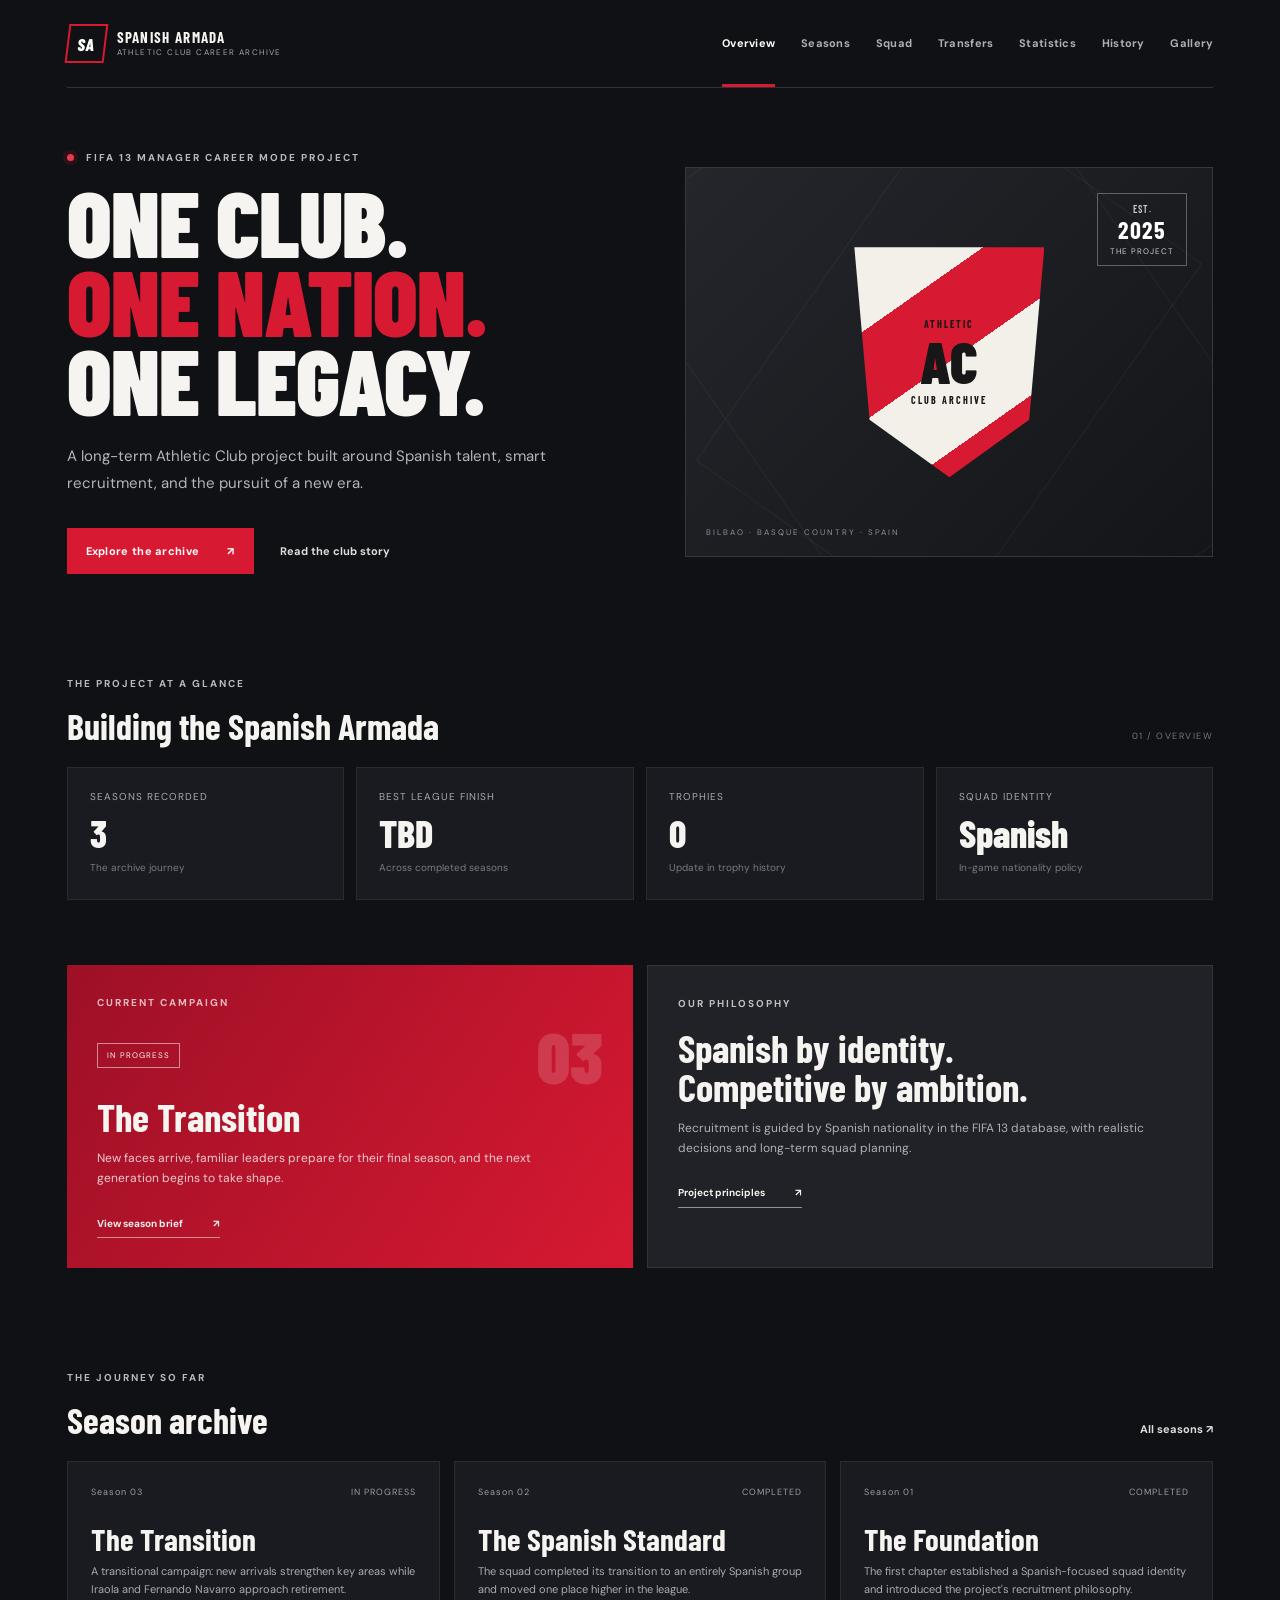
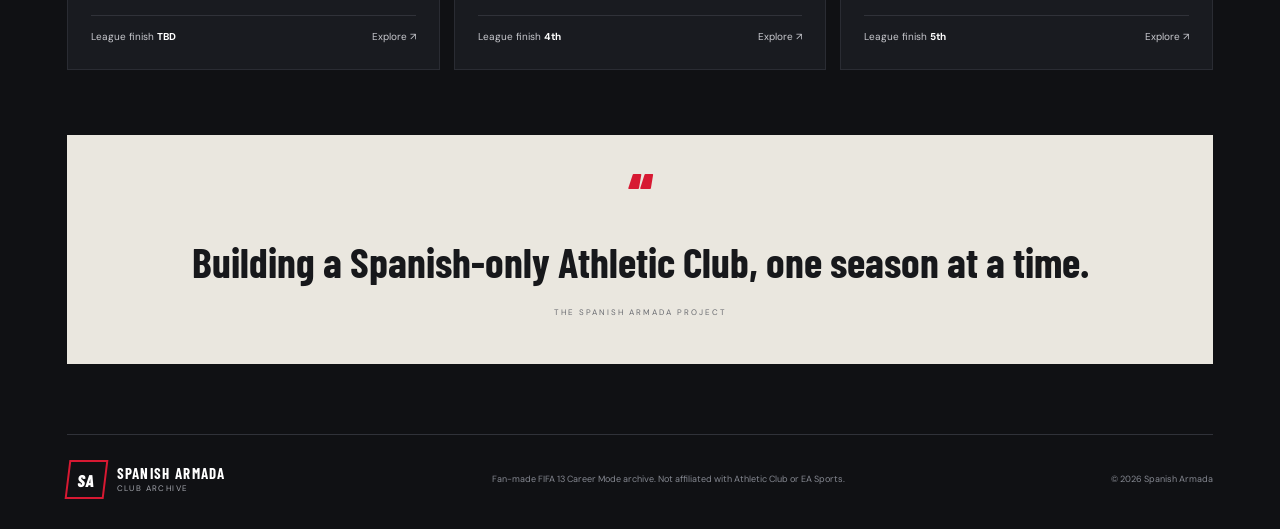
==== index.html @ 3ae751e7 "first commit" ====
<!doctype html>
<html lang="en">
<head>
  <meta charset="utf-8">
  <meta name="viewport" content="width=device-width, initial-scale=1">
  <meta name="description" content="The Athletic Bilbao Spanish Armada career archive — a FIFA 13 Manager Career Mode project.">
  <title>Spanish Armada | Club Archive</title>
  <link rel="icon" href="assets/images/crest-placeholder.svg" type="image/svg+xml">
  <link rel="stylesheet" href="assets/css/style.css">
</head>
<body>
  <div class="site-shell">
    <header class="topbar">
      <a class="brand" href="index.html"><span class="brand-mark">SA</span><span><b>SPANISH ARMADA</b><small>ATHLETIC CLUB CAREER ARCHIVE</small></span></a>
      <button class="menu-toggle" aria-label="Toggle navigation" aria-expanded="false">☰</button>
      <nav class="nav">
        <a class="active" href="index.html">Overview</a><a href="pages/seasons.html">Seasons</a><a href="pages/squad.html">Squad</a><a href="pages/transfers.html">Transfers</a><a href="pages/statistics.html">Statistics</a><a href="pages/history.html">History</a><a href="pages/gallery.html">Gallery</a>
      </nav>
    </header>

    <main>
      <section class="hero">
        <div class="hero-copy">
          <p class="eyebrow"><span class="live-dot"></span> FIFA 13 MANAGER CAREER MODE PROJECT</p>
          <h1>ONE CLUB.<br><em>ONE NATION.</em><br>ONE LEGACY.</h1>
          <p class="hero-intro">A long-term Athletic Club project built around Spanish talent, smart recruitment, and the pursuit of a new era.</p>
          <div class="hero-actions"><a class="btn btn-red" href="pages/seasons.html">Explore the archive <span>↗</span></a><a class="text-link" href="pages/history.html">Read the club story</a></div>
        </div>
        <div class="hero-art">
          <div class="crest-placeholder"><span>ATHLETIC</span><b>AC</b><span>CLUB ARCHIVE</span></div>
          <div class="hero-stamp">EST.<br><b>2025</b><br><small>THE PROJECT</small></div>
          <div class="hero-caption">BILBAO · BASQUE COUNTRY · SPAIN</div>
        </div>
      </section>

      <section class="section-block">
        <div class="section-heading"><div><p class="eyebrow">THE PROJECT AT A GLANCE</p><h2>Building the Spanish Armada</h2></div><span class="section-index">01 / OVERVIEW</span></div>
        <div class="stat-grid" id="overview-stats"></div>
      </section>

      <section class="feature-grid">
        <article class="feature-card feature-season">
          <p class="eyebrow">CURRENT CAMPAIGN</p><div class="feature-top"><span class="pill">IN PROGRESS</span><span class="feature-number">03</span></div>
          <h2>The Transition</h2><p>New faces arrive, familiar leaders prepare for their final season, and the next generation begins to take shape.</p>
          <a class="arrow-link" href="pages/season-detail.html?id=season-03">View season brief <span>↗</span></a>
        </article>
        <article class="feature-card feature-policy">
          <p class="eyebrow">OUR PHILOSOPHY</p><h2>Spanish by identity.<br>Competitive by ambition.</h2><p>Recruitment is guided by Spanish nationality in the FIFA 13 database, with realistic decisions and long-term squad planning.</p>
          <a class="arrow-link" href="pages/history.html">Project principles <span>↗</span></a>
        </article>
      </section>

      <section class="section-block">
        <div class="section-heading"><div><p class="eyebrow">THE JOURNEY SO FAR</p><h2>Season archive</h2></div><a class="text-link" href="pages/seasons.html">All seasons ↗</a></div>
        <div class="season-grid" id="home-seasons"></div>
      </section>

      <section class="quote-band"><span class="quote-mark">“</span><blockquote>Building a Spanish-only Athletic Club, one season at a time.</blockquote><span class="quote-credit">THE SPANISH ARMADA PROJECT</span></section>
    </main>

    <footer class="footer"><a class="brand" href="index.html"><span class="brand-mark">SA</span><span><b>SPANISH ARMADA</b><small>CLUB ARCHIVE</small></span></a><p>Fan-made FIFA 13 Career Mode archive. Not affiliated with Athletic Club or EA Sports.</p><span>© <span data-year></span> Spanish Armada</span></footer>
  </div>
  <script src="assets/js/data.js"></script><script src="assets/js/app.js"></script>
</body>
</html>
---- assets/css/style.css ----
@import url('https://fonts.googleapis.com/css2?family=Barlow+Condensed:wght@500;600;700;800;900&family=DM+Sans:wght@400;500;600;700&display=swap');
:root{--bg:#101114;--panel:#191b20;--panel2:#202329;--text:#f5f4f0;--muted:#a4a6ad;--red:#d71932;--red2:#a90e24;--line:#303239;--cream:#f0eee8;--font:'DM Sans',sans-serif;--display:'Barlow Condensed',sans-serif}
*{box-sizing:border-box}html{scroll-behavior:smooth}body{margin:0;background:var(--bg);color:var(--text);font-family:var(--font);font-size:14px;line-height:1.65}a{color:inherit;text-decoration:none}.site-shell{max-width:1440px;margin:auto;padding:0 5.2%}.topbar{height:88px;display:flex;align-items:center;justify-content:space-between;border-bottom:1px solid var(--line);gap:24px}.brand{display:flex;align-items:center;gap:11px;flex-shrink:0}.brand-mark{width:39px;height:39px;border:2px solid var(--red);display:grid;place-items:center;font:800 17px var(--display);color:#fff;transform:skew(-7deg)}.brand b{display:block;font:700 15px var(--display);letter-spacing:1.3px}.brand small{display:block;color:var(--muted);font-size:8px;letter-spacing:1.4px}.nav{display:flex;align-items:center;gap:clamp(12px,2vw,27px)}.nav a{color:#aeb0b7;font-size:11px;font-weight:700;letter-spacing:.3px;padding:34px 0 31px;border-bottom:3px solid transparent}.nav a:hover,.nav a.active{color:#fff;border-color:var(--red)}.menu-toggle{display:none;background:none;color:white;border:0;font-size:24px}.hero{display:grid;grid-template-columns:1.05fr .95fr;min-height:550px;align-items:center;gap:35px;padding:62px 0 70px}.eyebrow{font-size:10px;letter-spacing:2px;font-weight:700;color:#b8bac0;margin:0 0 15px}.live-dot{display:inline-block;width:7px;height:7px;background:#e43b4f;border-radius:50%;margin-right:8px;box-shadow:0 0 0 4px #d7193226}.hero h1,.page-title h1{font:900 clamp(55px,7.2vw,100px)/.86 var(--display);letter-spacing:-1px;margin:0 0 24px}.hero h1 em{font-style:normal;color:var(--red)}.hero-intro{max-width:490px;color:#b4b5bb;font-size:15px;line-height:1.8}.hero-actions{display:flex;align-items:center;gap:26px;margin-top:31px}.btn{display:inline-flex;align-items:center;gap:28px;padding:14px 19px;font-size:11px;font-weight:700;letter-spacing:.3px}.btn-red{background:var(--red);color:white}.btn-red:hover{background:#f02a45}.text-link{font-size:11px;font-weight:700;color:#ddd}.hero-art{height:390px;position:relative;display:grid;place-items:center;background:linear-gradient(135deg,#24262b,#141519);overflow:hidden;border:1px solid #363840}.hero-art:before,.hero-art:after{content:"";position:absolute;width:300px;height:450px;border:1px solid #ffffff0c;transform:rotate(35deg)}.hero-art:after{width:430px;height:600px;transform:rotate(-35deg)}.crest-placeholder{width:190px;height:230px;background:linear-gradient(145deg,#f3f0e9 0 25%,#d71932 25% 50%,#f3f0e9 50% 75%,#d71932 75%);clip-path:polygon(0 0,100% 0,92% 75%,50% 100%,8% 75%);display:flex;flex-direction:column;align-items:center;justify-content:center;color:#171717;text-align:center;z-index:1;box-shadow:0 20px 70px #0008}.crest-placeholder span{font:700 10px var(--display);letter-spacing:2px}.crest-placeholder b{font:900 58px var(--display);line-height:1.1}.hero-stamp{position:absolute;right:25px;top:25px;border:1px solid #ffffff4d;padding:9px 12px;text-align:center;font:600 10px var(--display);letter-spacing:1px;color:#ccc;z-index:2}.hero-stamp b{font-size:24px;color:white}.hero-stamp small{font:8px var(--font)}.hero-caption{position:absolute;bottom:17px;left:20px;color:#8d9099;font-size:8px;letter-spacing:2px;z-index:2}.section-block{padding:32px 0 65px}.section-heading{display:flex;justify-content:space-between;align-items:end;margin-bottom:23px}.section-heading h2,.feature-card h2,.story-panel h2{font:700 36px/1 var(--display);margin:0}.section-index{font-size:9px;letter-spacing:1.5px;color:#737680}.stat-grid{display:grid;grid-template-columns:repeat(4,1fr);gap:12px}.stat-card{background:var(--panel);padding:21px 22px;border:1px solid #292b31;min-height:112px}.stat-card span{display:block;color:#a7a9b0;font-size:10px;letter-spacing:1px;text-transform:uppercase}.stat-card strong{display:block;font:800 38px/1.1 var(--display);margin-top:8px}.stat-card small{color:#777b84;font-size:10px}.feature-grid{display:grid;grid-template-columns:1fr 1fr;gap:14px;padding-bottom:70px}.feature-card{padding:30px;min-height:260px;position:relative;overflow:hidden}.feature-season{background:linear-gradient(125deg,#9d1026,#d71932)}.feature-policy{background:#202228;border:1px solid #33353d}.feature-card .eyebrow{color:#ffffffb8}.feature-top{display:flex;justify-content:space-between;align-items:center}.pill{font-size:8px;letter-spacing:1px;border:1px solid #ffffff80;padding:5px 9px}.feature-number{font:900 72px/.8 var(--display);color:#ffffff28}.feature-card h2{font-size:39px;margin:13px 0}.feature-card p:not(.eyebrow){max-width:470px;color:#ffffffc7;font-size:12px}.feature-policy p:not(.eyebrow){color:#aeb0b8}.arrow-link{display:inline-flex;gap:30px;margin-top:15px;font-size:10px;font-weight:700;border-bottom:1px solid #ffffff80;padding-bottom:5px}.quote-band{margin:0 0 70px;padding:42px 7%;background:#eae7df;color:#17181b;text-align:center}.quote-mark{font:900 60px/.5 var(--display);color:var(--red)}.quote-band blockquote{font:700 clamp(25px,4vw,42px)/1.1 var(--display);margin:15px 0}.quote-credit{font-size:8px;letter-spacing:2px;color:#696b70}.season-grid{display:grid;grid-template-columns:repeat(3,1fr);gap:14px}.season-card{background:var(--panel);border:1px solid #2a2c33;padding:23px;min-height:205px;display:flex;flex-direction:column;transition:.2s}.season-card:hover{transform:translateY(-4px);border-color:#8d2031}.season-card-top{display:flex;justify-content:space-between;color:#999ca5;font-size:9px;letter-spacing:1px}.season-card h3{font:700 31px/1 var(--display);margin:23px 0 8px}.season-card p{font-size:11px;color:#a9abb2;margin:0 0 17px}.season-card-bottom{margin-top:auto;display:flex;justify-content:space-between;align-items:center;border-top:1px solid var(--line);padding-top:13px;font-size:10px;color:#c8c9ce}.season-card-bottom b{color:#fff}.footer{border-top:1px solid var(--line);padding:25px 0 30px;display:flex;align-items:center;justify-content:space-between;gap:20px;color:#858891;font-size:9px}.footer .brand{color:#fff}.footer p{max-width:370px}.page-main{padding:65px 0 90px;min-height:70vh}.page-title{margin-bottom:42px;max-width:740px}.page-title h1{font-size:clamp(52px,6vw,76px);margin-bottom:14px}.page-title>p:last-child{color:#aeb0b7;max-width:590px}.red-dot{color:var(--red)}.season-grid-large{grid-template-columns:repeat(3,1fr)}.toolbar{display:flex;gap:10px;margin:-12px 0 24px}.toolbar input,.toolbar select{background:#1b1d22;border:1px solid #353740;color:#eee;padding:12px 14px;font:inherit;font-size:11px;min-width:170px}.toolbar input{flex:1;max-width:340px}.player-grid{display:grid;grid-template-columns:repeat(4,1fr);gap:13px}.player-card{background:var(--panel);border:1px solid #2c2e35;overflow:hidden}.player-photo{height:145px;background:linear-gradient(135deg,#292c33,#17191e);display:grid;place-items:center;color:#777;font:800 40px var(--display);background-size:cover;background-position:center}.player-info{padding:15px}.player-meta{display:flex;justify-content:space-between;color:#999da6;font-size:9px;text-transform:uppercase;letter-spacing:.8px}.player-info h3{font:700 23px/1 var(--display);margin:11px 0 8px}.player-info p{font-size:10px;color:#a5a7ae;margin:0}.ovr{background:var(--red);padding:4px 7px;color:#fff;font-weight:700}.table-wrap{overflow-x:auto;border:1px solid #2e3037}table{width:100%;border-collapse:collapse;min-width:650px}th{text-align:left;background:#202228;color:#aeb0b7;font-size:9px;letter-spacing:1px;text-transform:uppercase;padding:14px 16px}td{padding:14px 16px;border-top:1px solid #2d2f36;font-size:11px;color:#d7d8dc}tbody tr:hover{background:#1b1d22}.movement{font-size:9px;font-weight:700;letter-spacing:.8px}.movement.in{color:#65c995}.movement.out{color:#f07883}.empty-note{color:#9699a2;font-size:12px;padding:20px}.inner-heading{margin:45px 0 20px}.history-layout{display:grid;grid-template-columns:1.4fr .8fr;gap:18px}.story-panel,.principles{background:var(--panel);border:1px solid #2e3037;padding:30px}.story-panel h2{font-size:38px;margin:0 0 20px}.story-panel p:not(.eyebrow){color:#b3b5bc;font-size:12px;line-height:1.9}.principles h3{font:700 25px var(--display);margin:0 0 14px}.principles ul{padding-left:18px;color:#b3b5bc;font-size:11px}.principles li{padding:6px 0}.timeline{border-left:1px solid #4a4c54;margin-left:8px;padding-left:28px}.timeline-item{position:relative;padding:0 0 25px}.timeline-item:before{content:"";position:absolute;left:-33px;top:6px;width:9px;height:9px;background:var(--red);border:3px solid var(--bg);border-radius:50%}.timeline-item span{font-size:9px;color:#e65a6d;letter-spacing:1px}.timeline-item h3{font:700 25px var(--display);margin:3px 0}.timeline-item p{font-size:11px;color:#aeb0b7;margin:0}.gallery-grid{display:grid;grid-template-columns:repeat(3,1fr);gap:14px}.gallery-item{background:var(--panel);border:1px solid #2d2f36}.gallery-image{height:190px;background:linear-gradient(135deg,#292c33,#17191e);display:grid;place-items:center;color:#777;font:700 15px var(--display);background-size:cover;background-position:center}.gallery-caption{padding:14px}.gallery-caption b{font:700 20px var(--display);display:block}.gallery-caption span{font-size:9px;color:#9699a2}.notice{margin-top:35px;background:#1c2026;border-left:3px solid var(--red);padding:18px 20px;color:#b5b7be;font-size:11px}.notice b{color:#fff}.notice p{margin-bottom:0}.detail-hero{padding:30px;background:linear-gradient(120deg,#8f1024,#d71932);margin-bottom:20px}.detail-hero h1{font:900 58px/.9 var(--display);margin:12px 0}.detail-hero p{max-width:650px;color:#ffffffc9}.detail-columns{display:grid;grid-template-columns:1fr 1fr;gap:14px}.detail-panel{background:var(--panel);padding:22px;border:1px solid #30323a}.detail-panel h2{font:700 25px var(--display);margin:0 0 14px}.detail-panel p,.detail-panel li{font-size:11px;color:#b2b4bc}.detail-panel ul{padding-left:18px}.back-link{display:inline-block;margin-bottom:22px;color:#c5c7cd;font-size:10px}.missing{color:#858891;font-style:italic}
@media(max-width:1000px){.nav{gap:12px}.nav a{font-size:9px}.site-shell{padding:0 4%}.hero{min-height:480px}.player-grid{grid-template-columns:repeat(3,1fr)}}
@media(max-width:760px){.topbar{height:72px}.menu-toggle{display:block}.nav{display:none;position:absolute;top:72px;left:0;right:0;background:#17191e;z-index:5;padding:10px 5%;border-bottom:1px solid var(--line);flex-wrap:wrap}.nav.open{display:flex}.nav a{padding:8px 4px;border-bottom:0}.hero{grid-template-columns:1fr;padding:48px 0;gap:28px}.hero-art{height:300px}.hero h1{font-size:65px}.stat-grid{grid-template-columns:repeat(2,1fr)}.feature-grid,.history-layout,.detail-columns{grid-template-columns:1fr}.season-grid,.season-grid-large{grid-template-columns:repeat(2,1fr)}.player-grid{grid-template-columns:repeat(2,1fr)}.gallery-grid{grid-template-columns:repeat(2,1fr)}.footer{flex-wrap:wrap}.page-main{padding-top:45px}}
@media(max-width:480px){.site-shell{padding:0 5%}.hero h1{font-size:56px}.hero-actions{gap:15px;flex-wrap:wrap}.stat-card{padding:15px}.stat-card strong{font-size:32px}.season-grid,.season-grid-large,.player-grid,.gallery-grid{grid-template-columns:1fr 1fr}.season-card{padding:16px;min-height:190px}.season-card h3{font-size:25px}.feature-card{padding:22px}.feature-card h2{font-size:32px}.toolbar{flex-wrap:wrap}.toolbar input,.toolbar select{width:100%;max-width:none}.gallery-image{height:135px}.footer{align-items:flex-start;flex-direction:column}}
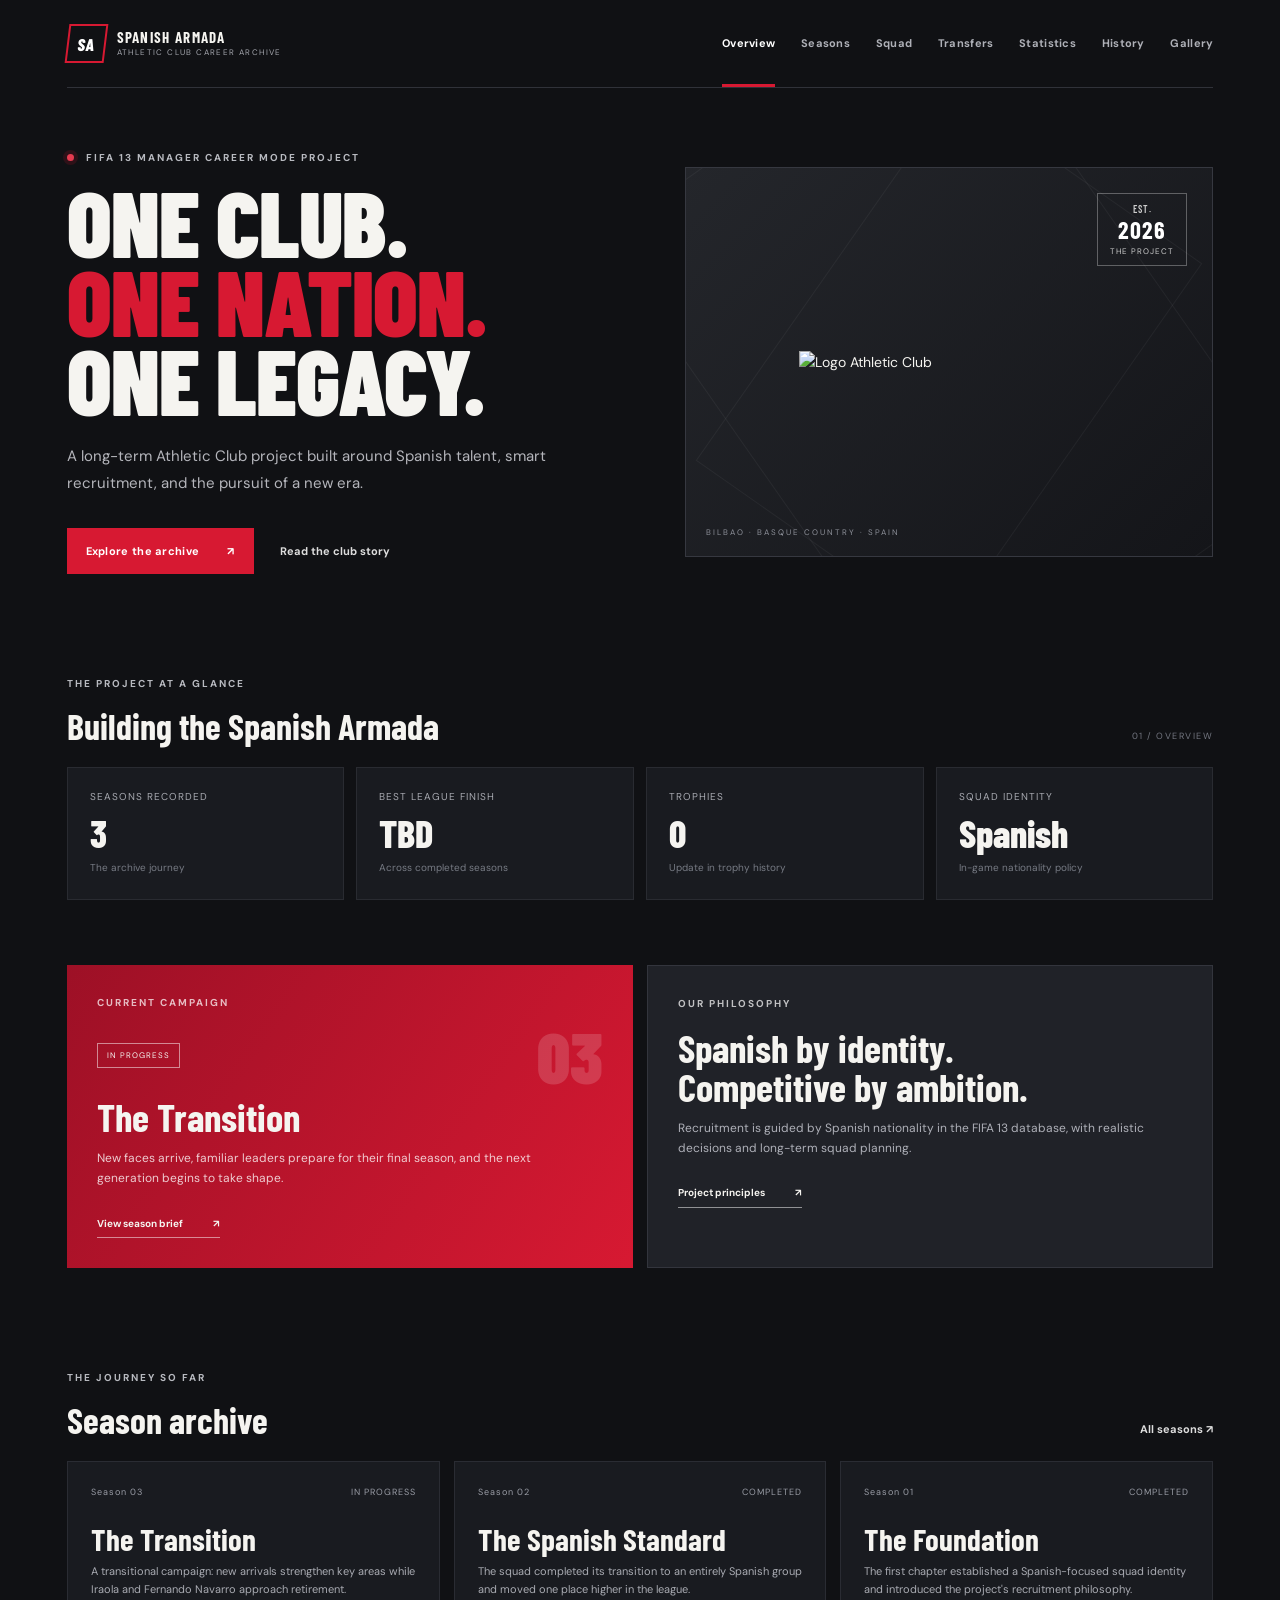
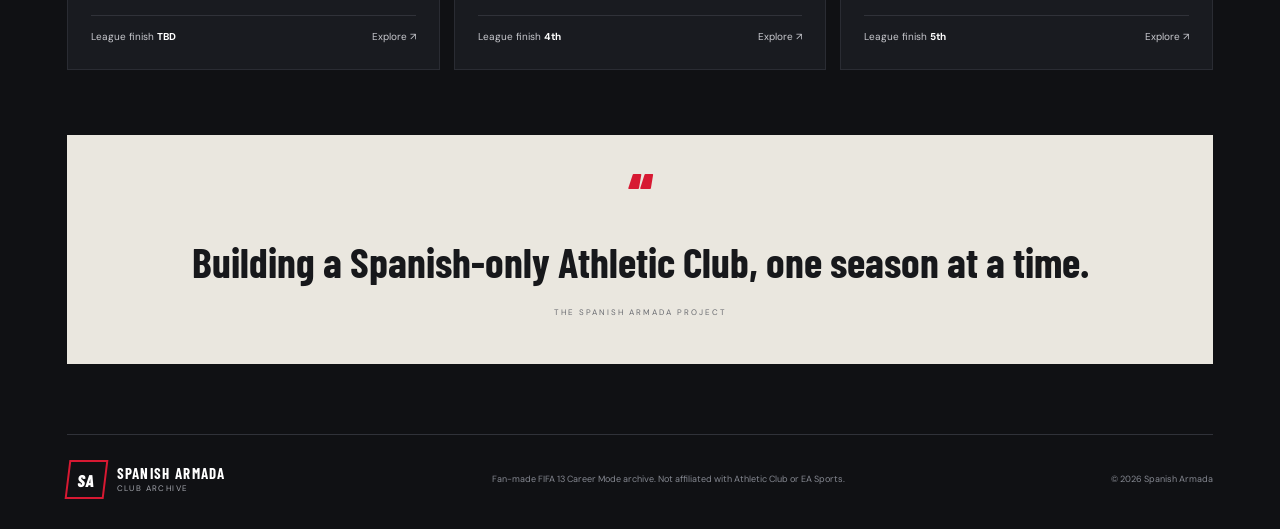
==== commit fb7a06fd: "Replace crest placeholder with logo image" ====
--- a/index.html
+++ b/index.html
@@ -27,8 +27,8 @@
           <div class="hero-actions"><a class="btn btn-red" href="pages/seasons.html">Explore the archive <span>↗</span></a><a class="text-link" href="pages/history.html">Read the club story</a></div>
         </div>
         <div class="hero-art">
-          <div class="crest-placeholder"><span>ATHLETIC</span><b>AC</b><span>CLUB ARCHIVE</span></div>
-          <div class="hero-stamp">EST.<br><b>2025</b><br><small>THE PROJECT</small></div>
+          <img src="https://images.fifaindex.com/fifa13/teams/448.webp" alt="Logo Athletic Club" class="crest-image" style="width: 300px; height: auto;">
+          <div class="hero-stamp">EST.<br><b>2026</b><br><small>THE PROJECT</small></div>
           <div class="hero-caption">BILBAO · BASQUE COUNTRY · SPAIN</div>
         </div>
       </section>
